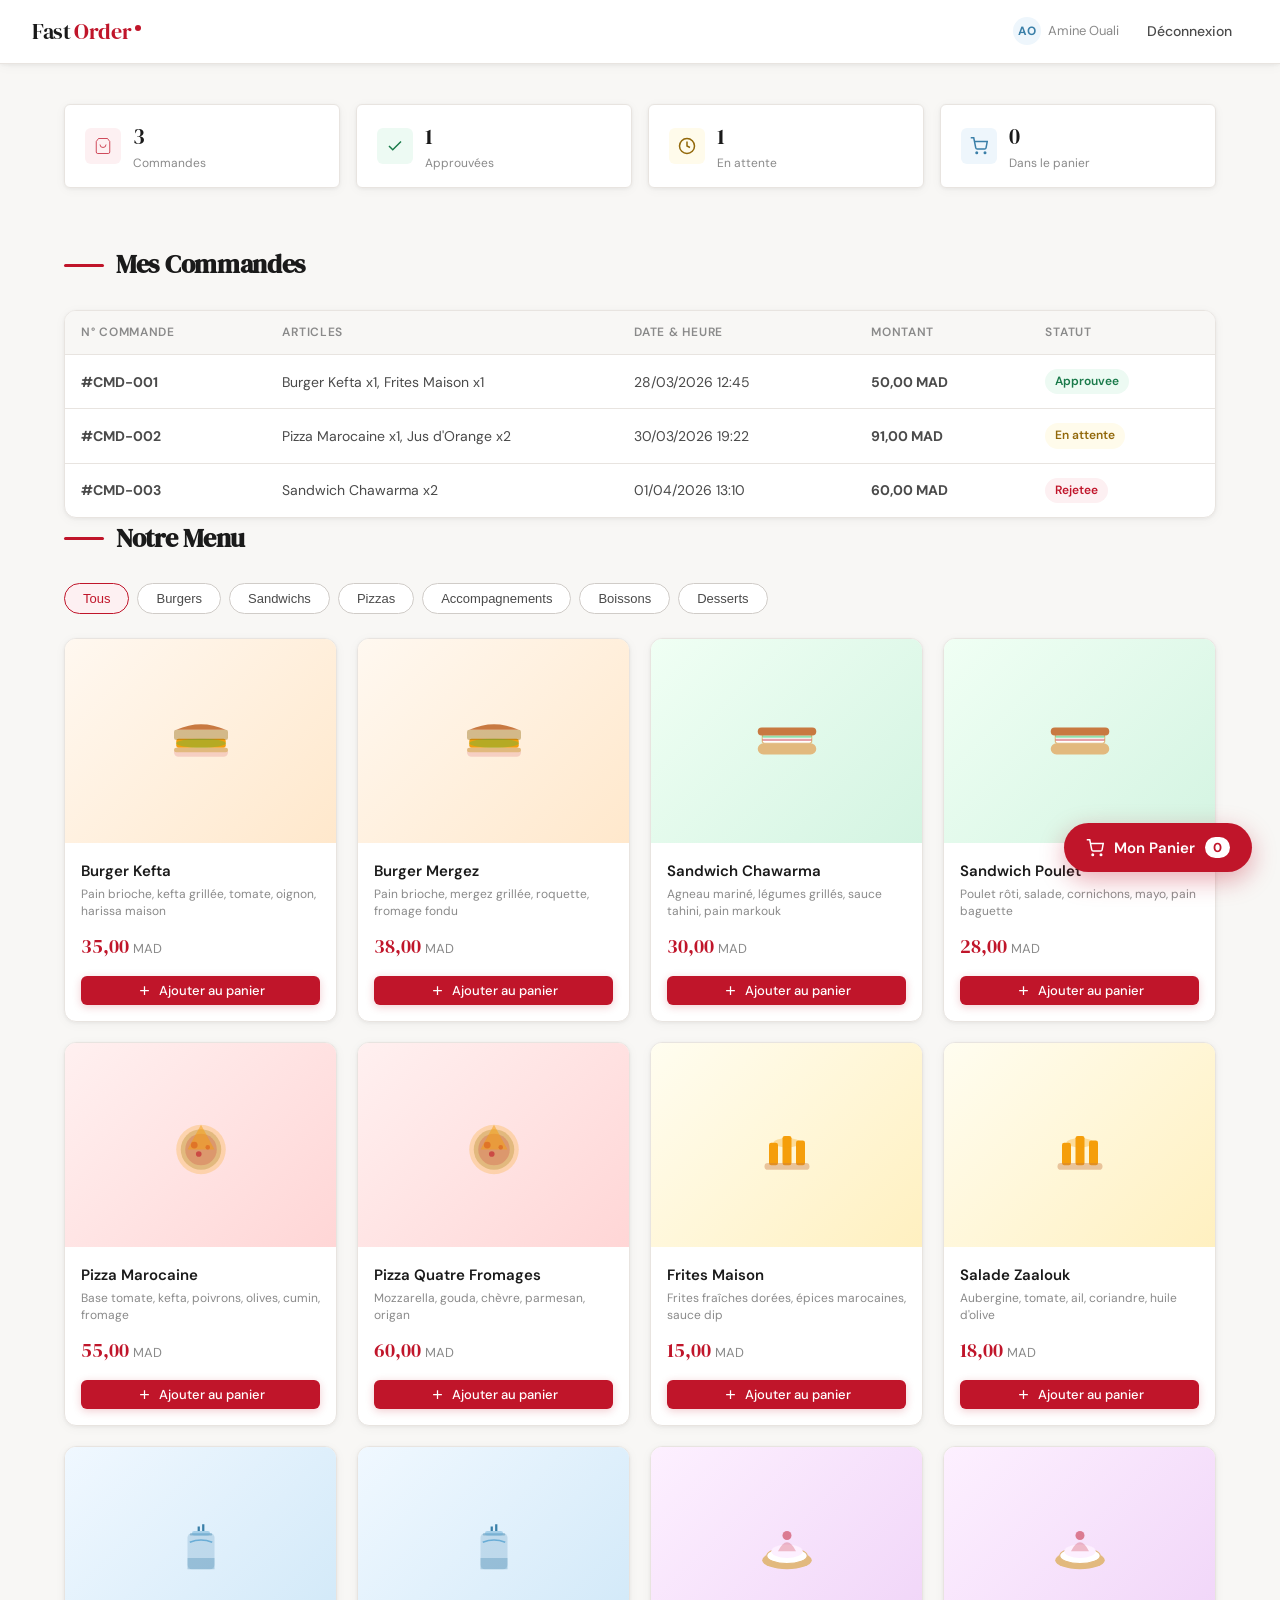
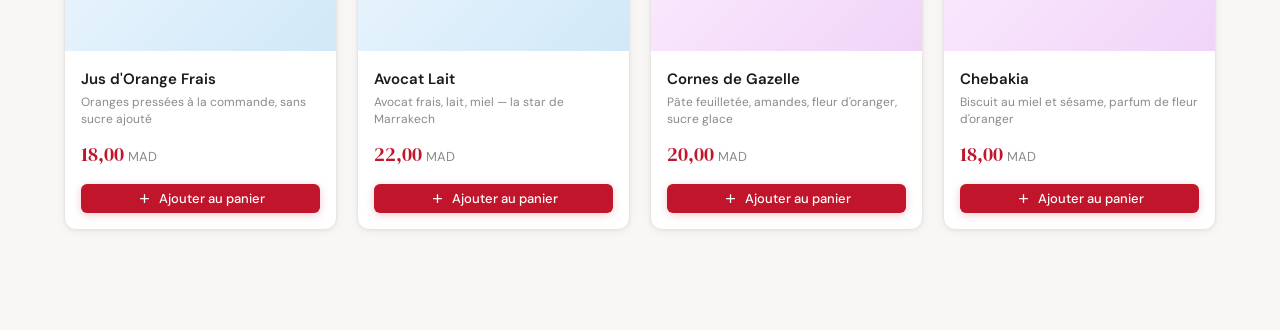
==== dashboard.html @ b19afc7f "first commit" ====
<!DOCTYPE html>
<html lang="fr">

<head>
    <meta charset="UTF-8">
    <meta name="viewport" content="width=device-width, initial-scale=1.0">
    <title>Menu — FastDeli</title>
    <link rel="stylesheet" href="styles.css">
    <style>
        .page-main {
            max-width: 1200px;
            margin: 0 auto;
            padding: 40px 24px 100px;
        }

        /* Stats bar */
        .stat-bar {
            display: flex;
            gap: 16px;
            flex-wrap: wrap;
            margin-bottom: 40px;
        }

        .stat-pill {
            background: var(--white);
            border: 1px solid var(--border);
            border-radius: var(--radius-sm);
            padding: 14px 20px;
            display: flex;
            align-items: center;
            gap: 12px;
            box-shadow: var(--shadow-sm);
            flex: 1;
            min-width: 140px;
        }

        .stat-pill .sp-icon {
            width: 36px;
            height: 36px;
            border-radius: var(--radius-sm);
            display: flex;
            align-items: center;
            justify-content: center;
            flex-shrink: 0;
        }

        .stat-pill .sp-icon svg {
            width: 18px;
            height: 18px;
        }

        .sp-icon-red {
            background: var(--crimson-pale);
            color: var(--crimson);
        }

        .sp-icon-green {
            background: #edfaf3;
            color: #1a7a4a;
        }

        .sp-icon-yellow {
            background: #fffbeb;
            color: #92680a;
        }

        .sp-icon-blue {
            background: var(--blue-pale);
            color: var(--blue-dark);
        }

        .stat-pill .stat-val {
            font-family: var(--font-display);
            font-size: 22px;
        }

        .stat-pill .stat-lbl {
            font-size: 12px;
            color: var(--ink-muted);
        }

        /* Category tabs */
        .cat-tabs {
            display: flex;
            gap: 8px;
            flex-wrap: wrap;
            margin-bottom: 24px;
        }

        .cat-tab {
            padding: 7px 18px;
            border-radius: 99px;
            font-size: 13px;
            font-weight: 500;
            border: 1.5px solid var(--border-strong);
            background: var(--white);
            cursor: pointer;
            transition: var(--transition);
            color: var(--ink-light);
        }

        .cat-tab:hover {
            border-color: var(--ink-muted);
            color: var(--ink);
        }

        .cat-tab.active {
            border-color: var(--crimson);
            color: var(--crimson);
            background: var(--crimson-pale);
        }

        /* Products grid */
        .products-grid {
            display: grid;
            grid-template-columns: repeat(auto-fill, minmax(230px, 1fr));
            gap: 20px;
        }

        .product-card {
            background: var(--white);
            border-radius: var(--radius);
            border: 1px solid var(--border);
            overflow: hidden;
            transition: var(--transition);
            box-shadow: var(--shadow-sm);
        }

        .product-card:hover {
            transform: translateY(-4px);
            box-shadow: var(--shadow-md);
        }

        /* Illustrated food placeholder using CSS + SVG */
        .product-img {
            width: 100%;
            aspect-ratio: 4/3;
            display: flex;
            align-items: center;
            justify-content: center;
            position: relative;
            overflow: hidden;
        }

        .product-img svg {
            width: 72px;
            height: 72px;
        }

        .product-info {
            padding: 16px;
        }

        .product-name {
            font-weight: 600;
            font-size: 15px;
            color: var(--ink);
            margin-bottom: 3px;
        }

        .product-desc {
            font-size: 12px;
            color: var(--ink-muted);
            margin-bottom: 10px;
            line-height: 1.45;
        }

        .product-price {
            font-family: var(--font-display);
            font-size: 20px;
            color: var(--crimson);
            margin-bottom: 14px;
        }

        .product-price small {
            font-family: var(--font-body);
            font-size: 13px;
            font-weight: 400;
            color: var(--ink-muted);
        }

        /* Cart modal */
        .cart-item {
            display: flex;
            align-items: center;
            gap: 14px;
            padding: 16px 0;
            border-bottom: 1px solid var(--border);
        }

        .cart-item:last-child {
            border-bottom: none;
        }

        .cart-item-thumb {
            width: 52px;
            height: 52px;
            border-radius: var(--radius-sm);
            display: flex;
            align-items: center;
            justify-content: center;
            flex-shrink: 0;
        }

        .cart-item-thumb svg {
            width: 28px;
            height: 28px;
        }

        .cart-item-info {
            flex: 1;
            min-width: 0;
        }

        .cart-item-name {
            font-weight: 600;
            font-size: 14px;
            margin-bottom: 3px;
        }

        .cart-item-price {
            font-size: 13px;
            color: var(--crimson);
            font-weight: 500;
        }

        .cart-item-controls {
            display: flex;
            align-items: center;
            gap: 10px;
            flex-shrink: 0;
        }

        .cart-summary {
            background: var(--off-white);
            border-radius: var(--radius-sm);
            padding: 16px;
            margin-bottom: 16px;
        }

        .cart-summary-row {
            display: flex;
            justify-content: space-between;
            font-size: 14px;
            color: var(--ink-light);
            margin-bottom: 8px;
        }

        .cart-summary-row:last-child {
            margin-bottom: 0;
            font-size: 16px;
            font-weight: 700;
            color: var(--ink);
            border-top: 1px solid var(--border);
            padding-top: 10px;
            margin-top: 4px;
        }

        /* Orders section */
        .orders-section {
            margin-top: 56px;
        }

        /* FAB */
        .cart-fab {
            position: fixed;
            bottom: 28px;
            right: 28px;
            background: var(--crimson);
            color: white;
            border: none;
            border-radius: 99px;
            padding: 14px 22px;
            font-family: var(--font-body);
            font-size: 15px;
            font-weight: 600;
            cursor: pointer;
            box-shadow: 0 8px 24px rgba(192, 21, 42, 0.35);
            display: flex;
            align-items: center;
            gap: 10px;
            transition: var(--transition);
            z-index: 90;
        }

        .cart-fab:hover {
            transform: translateY(-2px);
            box-shadow: 0 12px 32px rgba(192, 21, 42, 0.45);
        }

        .cart-fab svg {
            width: 18px;
            height: 18px;
        }

        .fab-badge {
            background: white;
            color: var(--crimson);
            border-radius: 99px;
            padding: 2px 8px;
            font-size: 13px;
            font-weight: 700;
            min-width: 22px;
            text-align: center;
        }

        @media (max-width: 640px) {
            .products-grid {
                grid-template-columns: repeat(2, 1fr);
            }

            .stat-bar {
                gap: 10px;
            }

            .stat-pill {
                min-width: 120px;
                padding: 12px 14px;
            }
        }

        /* Food SVG color palettes per category */
        .bg-burger {
            background: linear-gradient(135deg, #fff8f0, #ffe8cc);
        }

        .bg-sandwich {
            background: linear-gradient(135deg, #f0fff4, #d4f4e2);
        }

        .bg-pizza {
            background: linear-gradient(135deg, #fff0f0, #ffd6d6);
        }

        .bg-drink {
            background: linear-gradient(135deg, #f0f8ff, #d0e8f8);
        }

        .bg-sides {
            background: linear-gradient(135deg, #fffdf0, #fff0c0);
        }

        .bg-dessert {
            background: linear-gradient(135deg, #fdf0ff, #f0d4f8);
        }
    </style>
</head>

<body>
    <nav class="nav">
        <a href="index.html" class="nav-logo">
            Fast<span>Order</span><span class="logo-dot"></span>
        </a>
        <div class="nav-links">
            <div class="nav-user">
                <div class="nav-user-dot">AO</div>
                Amine Ouali
            </div>
            <a href="index.html" class="nav-link">Déconnexion</a>
        </div>
    </nav>

    <main class="page-main">
        <!-- Stats -->
        <div class="stat-bar fade-in">
            <div class="stat-pill">
                <div class="sp-icon sp-icon-red">
                    <svg viewBox="0 0 24 24" fill="none" stroke="currentColor" stroke-width=/>"2">
                        <path d="M6 2 3 6v14a2 2 0 0 0 2 2h14a2 2 0 0 0 2-2V6l-3-4z" 
                        <line x1="3" y1="6" x2="21" y2="6" />
                        <path d="M16 10a4 4 0 0 1-8 0" />
                    </svg>
                </div>
                <div>
                    <div class="stat-val" id="statTotal">3</div>
                    <div class="stat-lbl">Commandes</div>
                </div>
            </div>
            <div class="stat-pill">
                <div class="sp-icon sp-icon-green">
                    <svg viewBox="0 0 24 24" fill="none" stroke="currentColor" stroke-width="2">
                        <polyline points="20 6 9 17 4 12" />
                    </svg>
                </div>
                <div>
                    <div class="stat-val" id="statApproved">1</div>
                    <div class="stat-lbl">Approuvées</div>
                </div>
            </div>
            <div class="stat-pill">
                <div class="sp-icon sp-icon-yellow">
                    <svg viewBox="0 0 24 24" fill="none" stroke="currentColor" stroke-width="2">
                        <circle cx="12" cy="12" r="10" />
                        <polyline points="12 6 12 12 16 14" />
                    </svg>
                </div>
                <div>
                    <div class="stat-val" id="statPending">1</div>
                    <div class="stat-lbl">En attente</div>
                </div>
            </div>
            <div class="stat-pill">
                <div class="sp-icon sp-icon-blue">
                    <svg viewBox="0 0 24 24" fill="none" stroke="currentColor" stroke-width="2">
                        <circle cx="9" cy="21" r="1" />
                        <circle cx="20" cy="21" r="1" />
                        <path d="M1 1h4l2.68 13.39a2 2 0 0 0 2 1.61h9.72a2 2 0 0 0 2-1.61L23 6H6" />
                    </svg>
                </div>
                <div>
                    <div class="stat-val" id="statCart">0</div>
                    <div class="stat-lbl">Dans le panier</div>
                </div>
            </div>
        </div>
        <!-- Orders -->
        <div class="orders-section">
            <div class="section-heading">
                <div class="accent-line"></div>
                <h2>Mes Commandes</h2>
            </div>
            <div class="card fade-in">
                <div class="table-wrap">
                    <table>
                        <thead>
                            <tr>
                                <th>N° commande</th>
                                <th>Articles</th>
                                <th>Date &amp; heure</th>
                                <th>Montant</th>
                                <th>Statut</th>
                            </tr>
                        </thead>
                        <tbody id="ordersBody"></tbody>
                    </table>
                </div>
            </div>
        </div>

        <!-- Menu -->
        <div class="section-heading">
            <div class="accent-line"></div>
            <h2>Notre Menu</h2>
        </div>
        <div class="cat-tabs" id="catTabs"></div>
        <div class="products-grid fade-in" id="productsGrid"></div>

    </main>

    <!-- FAB Cart -->
    <button class="cart-fab" onclick="openCart()">
        <svg viewBox="0 0 24 24" fill="none" stroke="currentColor" stroke-width="2">
            <circle cx="9" cy="21" r="1" />
            <circle cx="20" cy="21" r="1" />
            <path d="M1 1h4l2.68 13.39a2 2 0 0 0 2 1.61h9.72a2 2 0 0 0 2-1.61L23 6H6" />
        </svg>
        Mon Panier
        <span class="fab-badge" id="fabBadge">0</span>
    </button>

    <!-- Cart Modal -->
    <div class="overlay" id="cartOverlay" onclick="handleOverlayClick(event)">
        <div class="modal" id="cartModal">
            <div class="modal-header">
                <span class="modal-title">Mon Panier</span>
                <button class="modal-close" onclick="closeCart()">&#215;</button>
            </div>
            <div class="modal-body">
                <div id="cartContent"></div>
            </div>
            <div class="modal-footer" id="cartFooter"></div>
        </div>
    </div>

    <div class="toast-container" id="toastContainer"></div>

    <script>
        // ── SVG ICONS PER CATEGORY (inline, no emojis) ──
        const catIcons = {
            'Burgers': `<svg viewBox="0 0 64 64" fill="none" xmlns="http://www.w3.org/2000/svg">
        <rect x="8" y="38" width="48" height="8" rx="4" fill="#c0152a" opacity=".15"/>
        <rect x="10" y="30" width="44" height="8" rx="2" fill="#f59e0b"/>
        <rect x="8" y="22" width="48" height="9" rx="2" fill="#92680a" opacity=".4"/>
        <path d="M10 22 Q32 12 54 22" fill="#c87941"/>
        <rect x="8" y="38" width="48" height="4" rx="2" fill="#e2b97e"/>
        <ellipse cx="32" cy="34" rx="22" ry="4" fill="#22c55e" opacity=".3"/>
      </svg>`,
            'Sandwichs': `<svg viewBox="0 0 64 64" fill="none" xmlns="http://www.w3.org/2000/svg">
        <rect x="6" y="34" width="52" height="10" rx="5" fill="#e2b97e"/>
        <rect x="10" y="26" width="44" height="8" rx="2" fill="#fff" stroke="#e2b97e" stroke-width="1"/>
        <rect x="10" y="27" width="44" height="2" rx="1" fill="#22c55e" opacity=".5"/>
        <rect x="10" y="30" width="44" height="2" rx="1" fill="#c0152a" opacity=".4"/>
        <rect x="6" y="20" width="52" height="7" rx="3.5" fill="#c87941"/>
      </svg>`,
            'Pizzas': `<svg viewBox="0 0 64 64" fill="none" xmlns="http://www.w3.org/2000/svg">
        <circle cx="32" cy="36" r="22" fill="#f59e0b" opacity=".25"/>
        <circle cx="32" cy="36" r="18" fill="#e2b97e"/>
        <circle cx="32" cy="36" r="14" fill="#c0152a" opacity=".2"/>
        <circle cx="26" cy="32" r="3" fill="#c0152a" opacity=".6"/>
        <circle cx="38" cy="34" r="2" fill="#c0152a" opacity=".6"/>
        <circle cx="30" cy="40" r="2.5" fill="#c0152a" opacity=".6"/>
        <path d="M32 14 L44 36 L20 36 Z" fill="#f59e0b" opacity=".5"/>
      </svg>`,
            'Boissons': `<svg viewBox="0 0 64 64" fill="none" xmlns="http://www.w3.org/2000/svg">
        <rect x="20" y="18" width="24" height="32" rx="4" fill="#3a7fa8" opacity=".2"/>
        <rect x="22" y="18" width="20" height="2" rx="1" fill="#3a7fa8" opacity=".4"/>
        <rect x="24" y="16" width="16" height="4" rx="2" fill="#6aadd6" opacity=".5"/>
        <path d="M22 26 Q32 22 42 26" stroke="#6aadd6" stroke-width="1.5" fill="none"/>
        <rect x="20" y="40" width="24" height="10" rx="0 0 4 4" fill="#3a7fa8" opacity=".3"/>
        <line x1="30" y1="12" x2="30" y2="16" stroke="#3a7fa8" stroke-width="2"/>
        <line x1="34" y1="10" x2="34" y2="16" stroke="#3a7fa8" stroke-width="2"/>
      </svg>`,
            'Accompagnements': `<svg viewBox="0 0 64 64" fill="none" xmlns="http://www.w3.org/2000/svg">
        <rect x="16" y="30" width="8" height="20" rx="2" fill="#f59e0b"/>
        <rect x="28" y="24" width="8" height="26" rx="2" fill="#f59e0b"/>
        <rect x="40" y="28" width="8" height="22" rx="2" fill="#f59e0b"/>
        <rect x="12" y="48" width="40" height="6" rx="3" fill="#c87941" opacity=".4"/>
        <ellipse cx="32" cy="30" rx="12" ry="4" fill="#f59e0b" opacity=".3"/>
      </svg>`,
            'Desserts': `<svg viewBox="0 0 64 64" fill="none" xmlns="http://www.w3.org/2000/svg">
        <ellipse cx="32" cy="42" rx="22" ry="8" fill="#e2b97e"/>
        <ellipse cx="32" cy="38" rx="18" ry="7" fill="#fff" stroke="#e2b97e" stroke-width="1"/>
        <ellipse cx="32" cy="34" rx="14" ry="6" fill="#fdf0ff"/>
        <path d="M24 34 Q32 18 40 34" fill="#c0152a" opacity=".25"/>
        <circle cx="32" cy="20" r="4" fill="#c0152a" opacity=".5"/>
      </svg>`,
        };

        const bgClass = {
            'Burgers': 'bg-burger',
            'Sandwichs': 'bg-sandwich',
            'Pizzas': 'bg-pizza',
            'Boissons': 'bg-drink',
            'Accompagnements': 'bg-sides',
            'Desserts': 'bg-dessert',
        };

        // ── MENU DATA ──
        const products = [
            { id: 1, name: 'Burger Kefta', cat: 'Burgers', price: 35.00, desc: 'Pain brioche, kefta grillée, tomate, oignon, harissa maison' },
            { id: 2, name: 'Burger Mergez', cat: 'Burgers', price: 38.00, desc: 'Pain brioche, mergez grillée, roquette, fromage fondu' },
            { id: 3, name: 'Sandwich Chawarma', cat: 'Sandwichs', price: 30.00, desc: 'Agneau mariné, légumes grillés, sauce tahini, pain markouk' },
            { id: 4, name: 'Sandwich Poulet', cat: 'Sandwichs', price: 28.00, desc: 'Poulet rôti, salade, cornichons, mayo, pain baguette' },
            { id: 5, name: 'Pizza Marocaine', cat: 'Pizzas', price: 55.00, desc: 'Base tomate, kefta, poivrons, olives, cumin, fromage' },
            { id: 6, name: 'Pizza Quatre Fromages', cat: 'Pizzas', price: 60.00, desc: 'Mozzarella, gouda, chèvre, parmesan, origan' },
            { id: 7, name: 'Frites Maison', cat: 'Accompagnements', price: 15.00, desc: 'Frites fraîches dorées, épices marocaines, sauce dip' },
            { id: 8, name: 'Salade Zaalouk', cat: 'Accompagnements', price: 18.00, desc: 'Aubergine, tomate, ail, coriandre, huile d\'olive' },
            { id: 9, name: 'Jus d\'Orange Frais', cat: 'Boissons', price: 18.00, desc: 'Oranges pressées à la commande, sans sucre ajouté' },
            { id: 10, name: 'Avocat Lait', cat: 'Boissons', price: 22.00, desc: 'Avocat frais, lait, miel — la star de Marrakech' },
            { id: 11, name: 'Cornes de Gazelle', cat: 'Desserts', price: 20.00, desc: 'Pâte feuilletée, amandes, fleur d\'oranger, sucre glace' },
            { id: 12, name: 'Chebakia', cat: 'Desserts', price: 18.00, desc: 'Biscuit au miel et sésame, parfum de fleur d\'oranger' },
        ];

        let orders = [
            { id: '#CMD-001', products: 'Burger Kefta x1, Frites Maison x1', date: '28/03/2026 12:45', amount: '50,00 MAD', status: 'approved' },
            { id: '#CMD-002', products: 'Pizza Marocaine x1, Jus d\'Orange x2', date: '30/03/2026 19:22', amount: '91,00 MAD', status: 'pending' },
            { id: '#CMD-003', products: 'Sandwich Chawarma x2', date: '01/04/2026 13:10', amount: '60,00 MAD', status: 'rejected' },
        ];

        let cart = {};
        let currentCat = 'Tous';

        const categories = ['Tous', ...new Set(products.map(p => p.cat))];

        // ── RENDER CATEGORY TABS ──
        function renderTabs() {
            const el = document.getElementById('catTabs');
            el.innerHTML = categories.map(c =>
                `<button class="cat-tab ${c === currentCat ? 'active' : ''}" onclick="setCat('${c}')">${c}</button>`
            ).join('');
        }

        function setCat(cat) {
            currentCat = cat;
            renderTabs();
            renderProducts();
        }

        // ── RENDER PRODUCTS ──
        function renderProducts() {
            const grid = document.getElementById('productsGrid');
            const filtered = currentCat === 'Tous' ? products : products.filter(p => p.cat === currentCat);
            grid.innerHTML = filtered.map(p => `
        <div class="product-card">
          <div class="product-img ${bgClass[p.cat] || ''}">${catIcons[p.cat] || ''}</div>
          <div class="product-info">
            <div class="product-name">${p.name}</div>
            <div class="product-desc">${p.desc}</div>
            <div class="product-price">${p.price.toFixed(2).replace('.', ',')} <small>MAD</small></div>
            <button class="btn btn-primary btn-full btn-sm" onclick="addToCart(${p.id})">
              <svg viewBox="0 0 24 24" fill="none" stroke="currentColor" stroke-width="2"><line x1="12" y1="5" x2="12" y2="19"/><line x1="5" y1="12" x2="19" y2="12"/></svg>
              Ajouter au panier
            </button>
          </div>
        </div>
      `).join('');
        }

        // ── CART ──
        function addToCart(id) {
            const p = products.find(x => x.id === id);
            if (cart[id]) { cart[id].qty++; } else { cart[id] = { ...p, qty: 1 }; }
            updateCartBadge();
            showToast(`${p.name} ajouté au panier`, 'success');
        }

        function updateCartBadge() {
            const count = Object.values(cart).reduce((s, i) => s + i.qty, 0);
            document.getElementById('fabBadge').textContent = count;
            document.getElementById('statCart').textContent = count;
        }

        function openCart() { renderCartModal(); document.getElementById('cartOverlay').classList.add('active'); }
        function closeCart() { document.getElementById('cartOverlay').classList.remove('active'); }
        function handleOverlayClick(e) { if (e.target === document.getElementById('cartOverlay')) closeCart(); }

        function cartTotal() { return Object.values(cart).reduce((s, i) => s + i.price * i.qty, 0); }
        function cartCount() { return Object.values(cart).reduce((s, i) => s + i.qty, 0); }

        function renderCartModal() {
            const content = document.getElementById('cartContent');
            const footer = document.getElementById('cartFooter');
            const items = Object.values(cart);

            if (!items.length) {
                content.innerHTML = `<div class="empty-state">
          <svg viewBox="0 0 24 24" fill="none" stroke="currentColor" stroke-width="1.5"><circle cx="9" cy="21" r="1"/><circle cx="20" cy="21" r="1"/><path d="M1 1h4l2.68 13.39a2 2 0 0 0 2 1.61h9.72a2 2 0 0 0 2-1.61L23 6H6"/></svg>
          <p>Votre panier est vide.<br>Ajoutez des articles pour commencer.</p>
        </div>`;
                footer.innerHTML = ''; return;
            }

            content.innerHTML = items.map(item => `
        <div class="cart-item">
          <div class="cart-item-thumb ${bgClass[item.cat] || ''}">${catIcons[item.cat] || ''}</div>
          <div class="cart-item-info">
            <div class="cart-item-name">${item.name}</div>
            <div class="cart-item-price">${(item.price * item.qty).toFixed(2).replace('.', ',')} MAD</div>
          </div>
          <div class="cart-item-controls">
            <div class="qty-control">
              <button class="qty-btn" onclick="changeQty(${item.id}, -1)">&#8722;</button>
              <span class="qty-num">${item.qty}</span>
              <button class="qty-btn" onclick="changeQty(${item.id}, 1)">+</button>
            </div>
            <button class="btn btn-danger btn-sm" onclick="removeItem(${item.id})">&#215;</button>
          </div>
        </div>
      `).join('');

            const total = cartTotal();
            const livraison = total > 100 ? 0 : 6;
            footer.innerHTML = `
        <div class="cart-summary">
          <div class="cart-summary-row"><span>Sous-total (${cartCount()} article${cartCount() > 1 ? 's' : ''})</span><span>${total.toFixed(2).replace('.', ',')} MAD</span></div>
          <div class="cart-summary-row"><span>Frais supplémentaires</span><span>${livraison === 0 ? '<span style="color:var(--crimson)">Non applicable  </span>' : livraison.toFixed(2) + 'MAD'}</span></div>
          <div class="cart-summary-row"><span>Total</span><span>${(total + livraison).toFixed(2).replace('.', ',')} MAD</span></div>
        </div>
        <button class="btn btn-primary btn-lg btn-full" onclick="confirmOrder()">Confirmer la commande</button>
        <button class="btn btn-ghost btn-full" onclick="clearCart()">
          <svg viewBox="0 0 24 24" fill="none" stroke="currentColor" stroke-width="2"><polyline points="3 6 5 6 21 6"/><path d="M19 6l-1 14H6L5 6"/><path d="M10 11v6"/><path d="M14 11v6"/><path d="M9 6V4h6v2"/></svg>
          Vider le panier
        </button>
      `;
        }

        function changeQty(id, delta) {
            if (!cart[id]) return;
            cart[id].qty = Math.max(0, cart[id].qty + delta);
            if (cart[id].qty === 0) delete cart[id];
            updateCartBadge(); renderCartModal();
        }

        function removeItem(id) {
            const name = cart[id]?.name; delete cart[id];
            updateCartBadge(); renderCartModal();
            if (name) showToast(`${name} retiré du panier`, 'info');
        }

        function clearCart() { cart = {}; updateCartBadge(); renderCartModal(); showToast('Panier vidé', 'info'); }

        function confirmOrder() {
            if (!Object.keys(cart).length) return;
            const items = Object.values(cart).map(i => `${i.name} x${i.qty}`).join(', ');
            const total = cartTotal().toFixed(2).replace('.', ',') + ' MAD';
            const now = new Date();
            const dateStr = `${now.getDate().toString().padStart(2, '0')}/${(now.getMonth() + 1).toString().padStart(2, '0')}/${now.getFullYear()} ${now.getHours().toString().padStart(2, '0')}:${now.getMinutes().toString().padStart(2, '0')}`;
            orders.unshift({ id: `#CMD-00${orders.length + 1}`, products: items, date: dateStr, amount: total, status: 'pending' });
            cart = {}; updateCartBadge(); closeCart(); renderOrders(); updateStats();
            showToast('Commande confirmée ! En attente de validation.', 'success');
        }

        // ── ORDERS ──
        const statusMap = { approved: ['tag-green', 'Approuvee'], pending: ['tag-yellow', 'En attente'], rejected: ['tag-red', 'Rejetee'] };

        function renderOrders() {
            const tbody = document.getElementById('ordersBody');
            if (!orders.length) {
                tbody.innerHTML = `<tr><td colspan="5"><div class="empty-state" style="padding:32px"><p>Aucune commande pour le moment</p></div></td></tr>`; return;
            }
            tbody.innerHTML = orders.map(o => {
                const [cls, label] = statusMap[o.status] || ['tag-blue', o.status];
                return `<tr>
          <td><strong>${o.id}</strong></td>
          <td style="max-width:220px;word-break:break-word;">${o.products}</td>
          <td style="white-space:nowrap">${o.date}</td>
          <td><strong>${o.amount}</strong></td>
          <td><span class="tag ${cls}">${label}</span></td>
        </tr>`;
            }).join('');
        }

        function updateStats() {
            document.getElementById('statTotal').textContent = orders.length;
            document.getElementById('statApproved').textContent = orders.filter(o => o.status === 'approved').length;
            document.getElementById('statPending').textContent = orders.filter(o => o.status === 'pending').length;
        }

        // ── TOAST ──
        function showToast(msg, type = 'info') {
            const c = document.getElementById('toastContainer');
            const t = document.createElement('div');
            t.className = `toast ${type}`;
            const icons = { success: '<svg viewBox="0 0 24 24" fill="none" stroke="currentColor" stroke-width="2"><polyline points="20 6 9 17 4 12"/></svg>', error: '<svg viewBox="0 0 24 24" fill="none" stroke="currentColor" stroke-width="2"><circle cx="12" cy="12" r="10"/><line x1="15" y1="9" x2="9" y2="15"/><line x1="9" y1="9" x2="15" y2="15"/></svg>', info: '<svg viewBox="0 0 24 24" fill="none" stroke="currentColor" stroke-width="2"><circle cx="12" cy="12" r="10"/><line x1="12" y1="8" x2="12" y2="12"/><line x1="12" y1="16" x2="12.01" y2="16"/></svg>' };
            t.innerHTML = (icons[type] || '') + msg;
            c.appendChild(t);
            setTimeout(() => { t.style.opacity = '0'; t.style.transition = '0.3s'; setTimeout(() => t.remove(), 300); }, 3000);
        }

        // ── INIT ──
        renderTabs();
        renderProducts();
        renderOrders();
        updateStats();
    </script>
</body>

</html>
---- styles.css ----
@import url('https://fonts.googleapis.com/css2?family=DM+Sans:ital,opsz,wght@0,9..40,300;0,9..40,400;0,9..40,500;0,9..40,600;1,9..40,300&family=DM+Serif+Display:ital@0;1&display=swap');

*, *::before, *::after { box-sizing: border-box; margin: 0; padding: 0; }

:root {
  --white: #ffffff;
  --off-white: #f8f7f5;
  --crimson: #c0152a;
  --crimson-dark: #8e0d1e;
  --crimson-light: #e8192f;
  --crimson-pale: #fdf0f2;
  --blue: #a8c8e8;
  --blue-mid: #6aadd6;
  --blue-dark: #3a7fa8;
  --blue-pale: #eef6fc;
  --ink: #1a1a1a;
  --ink-light: #4a4a4a;
  --ink-muted: #8a8a8a;
  --border: #e8e4e0;
  --border-strong: #d0ccc8;
  --shadow-sm: 0 1px 4px rgba(0,0,0,0.06), 0 2px 12px rgba(0,0,0,0.04);
  --shadow-md: 0 4px 16px rgba(0,0,0,0.08), 0 1px 4px rgba(0,0,0,0.04);
  --shadow-lg: 0 12px 40px rgba(0,0,0,0.12), 0 4px 12px rgba(0,0,0,0.06);
  --radius: 12px;
  --radius-sm: 6px;
  --radius-lg: 20px;
  --font-body: 'DM Sans', sans-serif;
  --font-display: 'DM Serif Display', serif;
  --transition: 0.2s cubic-bezier(0.4, 0, 0.2, 1);
}

html { scroll-behavior: smooth; }

body {
  font-family: var(--font-body);
  background: var(--off-white);
  color: var(--ink);
  line-height: 1.6;
  font-size: 15px;
  min-height: 100vh;
}

/* ── NAV ── */
.nav {
  background: var(--white);
  border-bottom: 1px solid var(--border);
  padding: 0 32px;
  height: 64px;
  display: flex;
  align-items: center;
  justify-content: space-between;
  position: sticky;
  top: 0;
  z-index: 100;
  box-shadow: var(--shadow-sm);
}
.nav-logo {
  font-family: var(--font-display);
  font-size: 22px;
  color: var(--ink);
  text-decoration: none;
  letter-spacing: -0.3px;
  display: flex; align-items: center; gap: 3px;
}
.nav-logo span { color: var(--crimson); }
.nav-logo .logo-dot { width: 6px; height: 6px; background: var(--crimson); border-radius: 50%; display: inline-block; margin-bottom: 8px; margin-left: 1px; }
.nav-links { display: flex; gap: 8px; align-items: center; }
.nav-link {
  padding: 7px 16px;
  border-radius: var(--radius-sm);
  color: var(--ink-light);
  text-decoration: none;
  font-size: 14px;
  font-weight: 500;
  transition: var(--transition);
}
.nav-link:hover { background: var(--off-white); color: var(--ink); }
.nav-link.active { background: var(--crimson-pale); color: var(--crimson); }
.nav-user {
  font-size: 13px;
  color: var(--ink-muted);
  margin-right: 4px;
  display: flex; align-items: center; gap: 7px;
}
.nav-user-dot { width: 28px; height: 28px; border-radius: 50%; background: var(--blue-pale); display: flex; align-items: center; justify-content: center; font-size: 12px; font-weight: 700; color: var(--blue-dark); }

/* ── BUTTONS ── */
.btn {
  display: inline-flex;
  align-items: center;
  gap: 7px;
  padding: 10px 20px;
  border-radius: var(--radius-sm);
  font-family: var(--font-body);
  font-size: 14px;
  font-weight: 500;
  border: none;
  cursor: pointer;
  transition: var(--transition);
  white-space: nowrap;
  text-decoration: none;
}
.btn svg { width: 15px; height: 15px; flex-shrink: 0; }
.btn-primary { background: var(--crimson); color: white; box-shadow: 0 2px 8px rgba(192,21,42,0.22); }
.btn-primary:hover { background: var(--crimson-dark); box-shadow: 0 4px 16px rgba(192,21,42,0.32); transform: translateY(-1px); }
.btn-secondary { background: var(--white); color: var(--ink); border: 1px solid var(--border-strong); }
.btn-secondary:hover { background: var(--off-white); }
.btn-blue { background: var(--blue-dark); color: white; box-shadow: 0 2px 8px rgba(58,127,168,0.22); }
.btn-blue:hover { background: #2f6b90; transform: translateY(-1px); }
.btn-ghost { background: transparent; color: var(--ink-light); border: 1px solid var(--border); }
.btn-ghost:hover { background: var(--off-white); }
.btn-danger { background: var(--crimson-pale); color: var(--crimson); border: 1px solid #f5c0c8; }
.btn-danger:hover { background: #fce0e4; }
.btn-sm { padding: 6px 12px; font-size: 13px; }
.btn-lg { padding: 14px 28px; font-size: 15px; }
.btn-full { width: 100%; justify-content: center; }

/* ── CARDS ── */
.card { background: var(--white); border-radius: var(--radius); box-shadow: var(--shadow-sm); border: 1px solid var(--border); overflow: hidden; }
.card-body { padding: 24px; }
.card-header { padding: 20px 24px; border-bottom: 1px solid var(--border); display: flex; align-items: center; justify-content: space-between; }
.card-title { font-family: var(--font-display); font-size: 18px; color: var(--ink); }

/* ── FORMS ── */
.form-group { margin-bottom: 20px; }
.form-label { display: block; font-size: 13px; font-weight: 600; color: var(--ink-light); margin-bottom: 7px; letter-spacing: 0.02em; text-transform: uppercase; }
.form-input {
  width: 100%; padding: 12px 16px;
  border: 1.5px solid var(--border-strong);
  border-radius: var(--radius-sm);
  font-family: var(--font-body); font-size: 15px; color: var(--ink);
  background: var(--white); transition: var(--transition); outline: none;
}
.form-input:focus { border-color: var(--blue-dark); box-shadow: 0 0 0 3px rgba(58,127,168,0.12); }
.form-input::placeholder { color: var(--ink-muted); }

/* ── TAGS ── */
.tag { display: inline-flex; align-items: center; gap: 5px; padding: 3px 10px; border-radius: 99px; font-size: 12px; font-weight: 600; }
.tag svg { width: 11px; height: 11px; }
.tag-green { background: #edfaf3; color: #1a7a4a; }
.tag-yellow { background: #fffbeb; color: #92680a; }
.tag-red { background: var(--crimson-pale); color: var(--crimson); }
.tag-blue { background: var(--blue-pale); color: var(--blue-dark); }

/* ── TABLES ── */
.table-wrap { overflow-x: auto; }
table { width: 100%; border-collapse: collapse; }
thead { background: var(--off-white); }
th { padding: 12px 16px; text-align: left; font-size: 12px; font-weight: 600; color: var(--ink-muted); letter-spacing: 0.06em; text-transform: uppercase; border-bottom: 1px solid var(--border); }
td { padding: 14px 16px; border-bottom: 1px solid var(--border); font-size: 14px; color: var(--ink-light); }
tr:last-child td { border-bottom: none; }
tr:hover td { background: var(--off-white); }

/* ── SECTION HEADING ── */
.section-heading { display: flex; align-items: center; gap: 12px; margin-bottom: 24px; }
.section-heading h2 { font-family: var(--font-display); font-size: 26px; letter-spacing: -0.3px; }
.section-heading .accent-line { height: 3px; width: 40px; background: var(--crimson); border-radius: 2px; flex-shrink: 0; }

/* ── MODAL ── */
.overlay {
  display: none; position: fixed; inset: 0;
  background: rgba(10,10,10,0.45); backdrop-filter: blur(4px);
  z-index: 200; animation: fadeIn 0.2s ease;
}
.overlay.active { display: flex; align-items: flex-end; justify-content: center; }
@media (min-width: 640px) { .overlay.active { align-items: center; } }

.modal {
  background: var(--white); border-radius: var(--radius-lg) var(--radius-lg) 0 0;
  width: 100%; max-width: 520px; max-height: 90vh; overflow-y: auto;
  box-shadow: var(--shadow-lg); animation: slideUp 0.3s cubic-bezier(0.4, 0, 0.2, 1);
}
@media (min-width: 640px) { .modal { border-radius: var(--radius-lg); animation: scaleIn 0.25s cubic-bezier(0.4, 0, 0.2, 1); } }
.modal-header { padding: 24px 28px 20px; border-bottom: 1px solid var(--border); display: flex; align-items: center; justify-content: space-between; position: sticky; top: 0; background: var(--white); }
.modal-title { font-family: var(--font-display); font-size: 20px; }
.modal-close { width: 32px; height: 32px; border-radius: 50%; border: none; background: var(--off-white); cursor: pointer; font-size: 18px; display: flex; align-items: center; justify-content: center; color: var(--ink-light); transition: var(--transition); }
.modal-close:hover { background: var(--crimson-pale); color: var(--crimson); }
.modal-body { padding: 24px 28px; }
.modal-footer { padding: 16px 28px 24px; display: flex; gap: 10px; flex-direction: column; }

/* ── SELECT ── */
select { padding: 7px 12px; border: 1.5px solid var(--border-strong); border-radius: var(--radius-sm); font-family: var(--font-body); font-size: 13px; color: var(--ink); background: var(--white); cursor: pointer; outline: none; transition: var(--transition); }
select:focus { border-color: var(--blue-dark); }

/* ── ANIMATIONS ── */
@keyframes fadeIn { from { opacity: 0; } to { opacity: 1; } }
@keyframes slideUp { from { transform: translateY(30px); opacity: 0; } to { transform: translateY(0); opacity: 1; } }
@keyframes scaleIn { from { transform: scale(0.95); opacity: 0; } to { transform: scale(1); opacity: 1; } }
@keyframes fadeInUp { from { transform: translateY(16px); opacity: 0; } to { transform: translateY(0); opacity: 1; } }
.fade-in { animation: fadeInUp 0.4s ease both; }

/* ── UTILS ── */
.flex { display: flex; }
.items-center { align-items: center; }
.justify-between { justify-content: space-between; }
.gap-2 { gap: 8px; }
.text-muted { color: var(--ink-muted); font-size: 13px; }
.text-sm { font-size: 13px; }

/* ── SCROLLBAR ── */
::-webkit-scrollbar { width: 6px; height: 6px; }
::-webkit-scrollbar-track { background: transparent; }
::-webkit-scrollbar-thumb { background: var(--border-strong); border-radius: 3px; }

/* ── TOAST ── */
.toast-container { position: fixed; bottom: 24px; right: 24px; display: flex; flex-direction: column; gap: 10px; z-index: 999; }
.toast { background: var(--ink); color: white; padding: 12px 18px; border-radius: var(--radius-sm); font-size: 14px; box-shadow: var(--shadow-lg); animation: slideUp 0.3s ease; display: flex; align-items: center; gap: 10px; }
.toast svg { width: 15px; height: 15px; flex-shrink: 0; }
.toast.success { border-left: 3px solid #22c55e; }
.toast.error { border-left: 3px solid var(--crimson); }
.toast.info { border-left: 3px solid var(--blue-mid); }

/* ── EMPTY STATE ── */
.empty-state { text-align: center; padding: 48px 24px; color: var(--ink-muted); }
.empty-state svg { width: 44px; height: 44px; margin: 0 auto 16px; display: block; color: var(--border-strong); }
.empty-state p { font-size: 15px; }

/* ── QTY CONTROL ── */
.qty-control { display: inline-flex; align-items: center; border: 1.5px solid var(--border-strong); border-radius: var(--radius-sm); overflow: hidden; }
.qty-btn { width: 30px; height: 30px; border: none; background: var(--off-white); cursor: pointer; font-size: 16px; font-weight: 600; color: var(--ink-light); transition: var(--transition); display: flex; align-items: center; justify-content: center; }
.qty-btn:hover { background: var(--crimson-pale); color: var(--crimson); }
.qty-num { width: 36px; text-align: center; font-size: 14px; font-weight: 600; border-left: 1px solid var(--border); border-right: 1px solid var(--border); padding: 0 4px; }
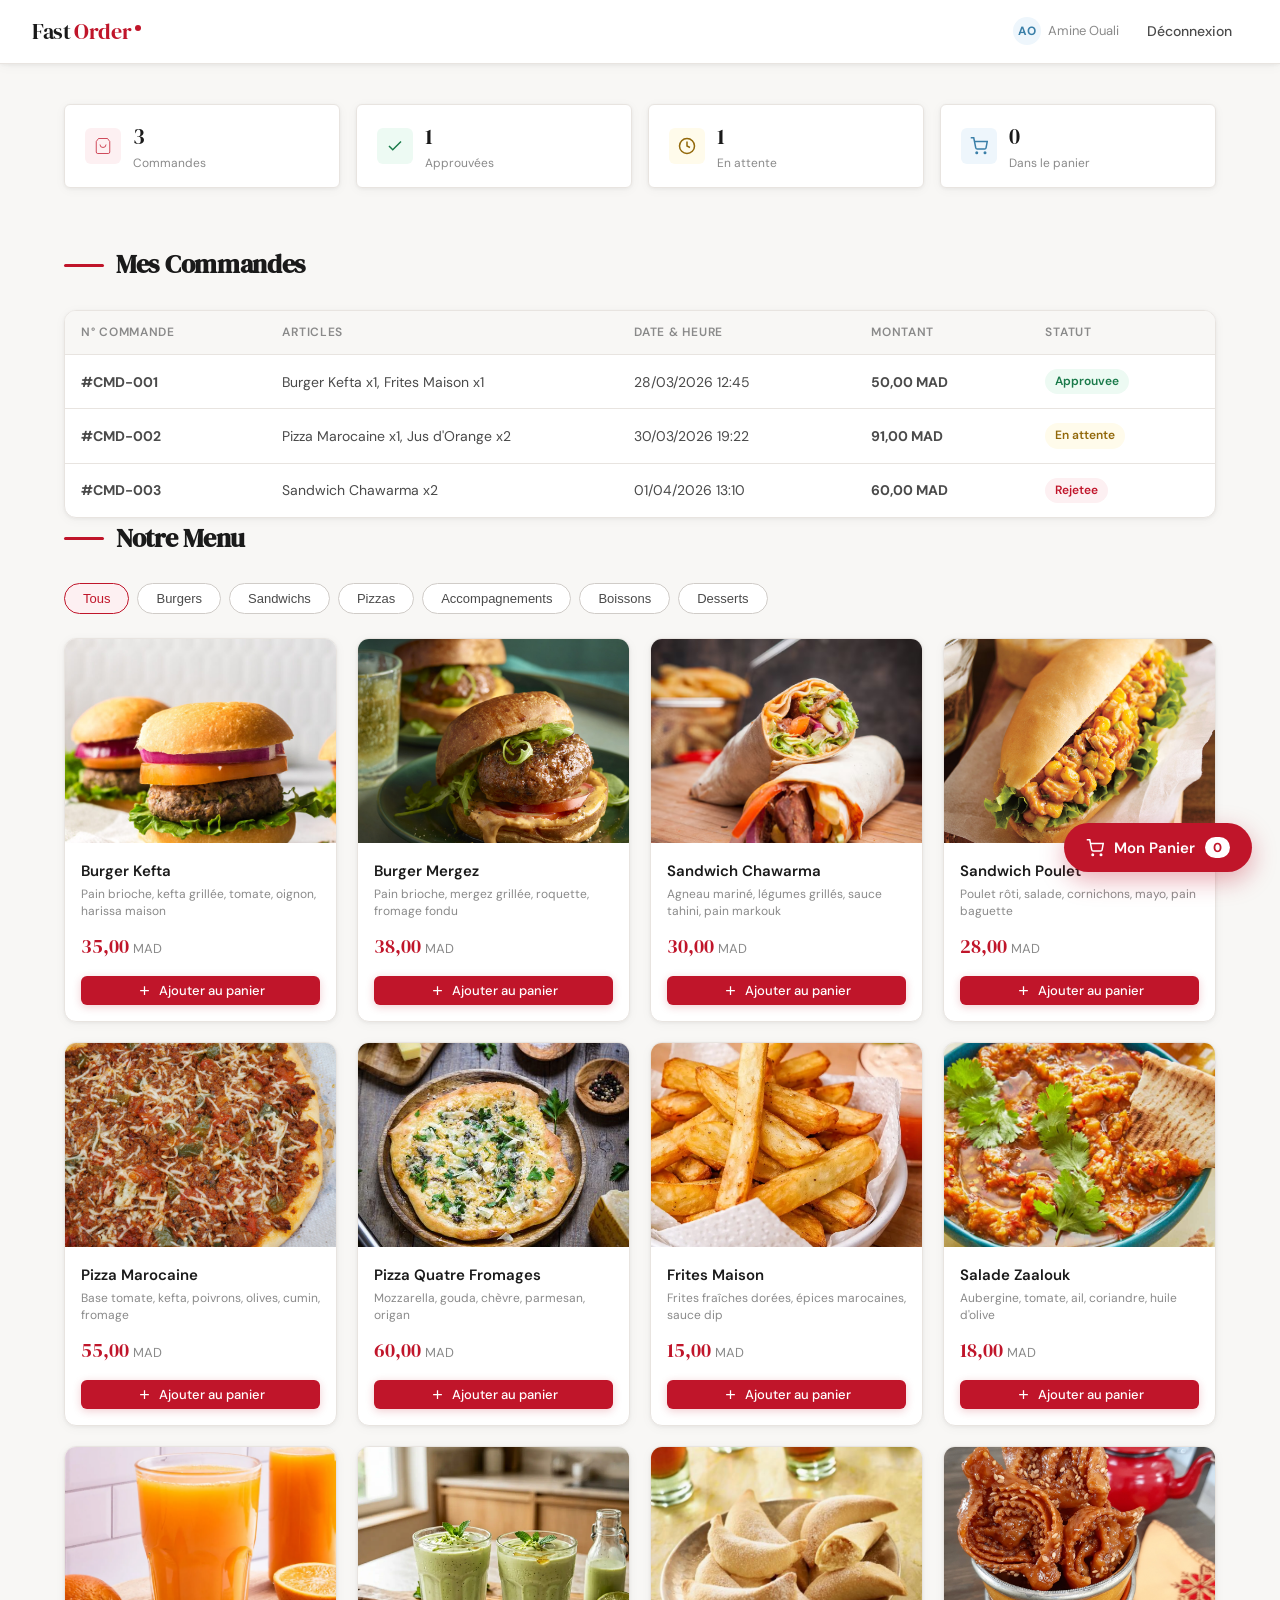
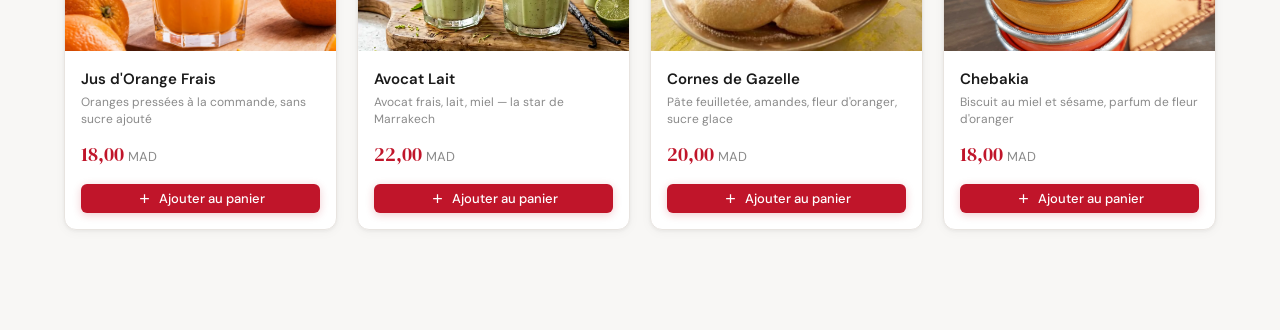
==== commit cf6ac76b: "Add new images for sandwich poulet and zaalouk" ====
--- a/dashboard.html
+++ b/dashboard.html
@@ -147,6 +147,12 @@
             height: 72px;
         }
 
+        .product-img img {
+            width: 100%;
+            height: 100%;
+            object-fit: cover;
+        }
+
         .product-info {
             padding: 16px;
         }
@@ -205,6 +211,12 @@
         .cart-item-thumb svg {
             width: 28px;
             height: 28px;
+        }
+
+        .cart-item-thumb img {
+            width: 100%;
+            height: 100%;
+            object-fit: cover;
         }
 
         .cart-item-info {
@@ -343,6 +355,11 @@
         .bg-dessert {
             background: linear-gradient(135deg, #fdf0ff, #f0d4f8);
         }
+
+        /* Payment modal styling */
+        #paymentModal, #cardFormModal, #successModal {
+            animation: scaleIn 0.3s cubic-bezier(0.4, 0, 0.2, 1);
+        }
     </style>
 </head>
 
@@ -469,6 +486,90 @@
                 <div id="cartContent"></div>
             </div>
             <div class="modal-footer" id="cartFooter"></div>
+        </div>
+    </div>
+
+    <!-- Payment Selection Modal -->
+    <div class="overlay" id="paymentOverlay">
+        <div class="modal" id="paymentModal">
+            <div class="modal-header">
+                <span class="modal-title">Mode de Paiement</span>
+                <button class="modal-close" onclick="closePaymentSelection()">&#215;</button>
+            </div>
+            <div class="modal-body">
+                <div style="text-align: center; padding: 20px 0;">
+                    <div style="margin-bottom: 20px;">
+                        <label style="display: flex; align-items: center; gap: 12px; padding: 16px; border: 2px solid var(--border); border-radius: var(--radius-sm); cursor: pointer; margin-bottom: 12px; transition: var(--transition);" onmouseover="this.style.borderColor='var(--crimson)'" onmouseout="this.style.borderColor='var(--border)'">
+                            <input type="radio" name="paymentMethod" value="card" style="width: 18px; height: 18px; cursor: pointer;">
+                            <div style="text-align: left;">
+                                <div style="font-weight: 600; color: var(--ink);">Paiement par Carte</div>
+                                <div style="font-size: 12px; color: var(--ink-muted);">Carte de crédit ou débit</div>
+                            </div>
+                        </label>
+                        <label style="display: flex; align-items: center; gap: 12px; padding: 16px; border: 2px solid var(--border); border-radius: var(--radius-sm); cursor: pointer; transition: var(--transition);" onmouseover="this.style.borderColor='var(--crimson)'" onmouseout="this.style.borderColor='var(--border)'">
+                            <input type="radio" name="paymentMethod" value="onsite" style="width: 18px; height: 18px; cursor: pointer;">
+                            <div style="text-align: left;">
+                                <div style="font-weight: 600; color: var(--ink);">Paiement sur Place</div>
+                                <div style="font-size: 12px; color: var(--ink-muted);">Lors de la réception de votre commande</div>
+                            </div>
+                        </label>
+                    </div>
+                </div>
+            </div>
+            <div class="modal-footer">
+                <button class="btn btn-primary btn-lg btn-full" onclick="selectPaymentMethod(document.querySelector('input[name=paymentMethod]:checked').value)">Continuer</button>
+                <button class="btn btn-ghost btn-full" onclick="closePaymentSelection()">Annuler</button>
+            </div>
+        </div>
+    </div>
+
+    <!-- Card Entry Modal -->
+    <div class="overlay" id="cardFormOverlay">
+        <div class="modal" id="cardFormModal">
+            <div class="modal-header">
+                <span class="modal-title">Informations de Paiement</span>
+                <button class="modal-close" onclick="closeCardForm()">&#215;</button>
+            </div>
+            <div class="modal-body">
+                <form id="cardForm" style="display: flex; flex-direction: column; gap: 16px;">
+                    <div class="form-group">
+                        <label class="form-label">Numéro de Carte</label>
+                        <input type="text" id="cardNumber" placeholder="4532 1111 1111 1111" class="form-input" maxlength="19">
+                    </div>
+                    <div style="display: grid; grid-template-columns: 1fr 1fr; gap: 12px;">
+                        <div class="form-group" style="margin-bottom: 0;">
+                            <label class="form-label">Date d'Expiration</label>
+                            <input type="text" id="expiryDate" placeholder="MM/YY" class="form-input" maxlength="5">
+                        </div>
+                        <div class="form-group" style="margin-bottom: 0;">
+                            <label class="form-label">CVV</label>
+                            <input type="text" id="cvv" placeholder="123" class="form-input" maxlength="3">
+                        </div>
+                    </div>
+                    <div style="padding: 12px; background: var(--off-white); border-radius: var(--radius-sm); font-size: 12px; color: var(--ink-muted);">
+                        ℹ️ Ceci est un formulaire de démonstration. Aucune donnée réelle n'est collectée.
+                    </div>
+                </form>
+            </div>
+            <div class="modal-footer">
+                <button class="btn btn-primary btn-lg btn-full" onclick="submitCardForm()">Payer Maintenant</button>
+                <button class="btn btn-ghost btn-full" onclick="closeCardForm()">Annuler</button>
+            </div>
+        </div>
+    </div>
+
+    <!-- Payment Success Modal -->
+    <div class="overlay" id="successOverlay">
+        <div class="modal" id="successModal" style="text-align: center; max-width: 400px;">
+            <div class="modal-body" style="padding: 40px 28px;">
+                <div style="font-size: 56px; margin-bottom: 16px;">
+                    <svg viewBox="0 0 24 24" fill="none" stroke="var(--crimson)" stroke-width="2" style="width: 64px; height: 64px; margin: 0 auto; display: block;">
+                        <polyline points="20 6 9 17 4 12"></polyline>
+                    </svg>
+                </div>
+                <h3 style="font-family: var(--font-display); font-size: 24px; color: var(--ink); margin-bottom: 8px;">Paiement Réussi</h3>
+                <p style="color: var(--ink-muted); font-size: 14px;">Votre commande a été confirmée avec succès.</p>
+            </div>
         </div>
     </div>
 
@@ -537,18 +638,18 @@
 
         // ── MENU DATA ──
         const products = [
-            { id: 1, name: 'Burger Kefta', cat: 'Burgers', price: 35.00, desc: 'Pain brioche, kefta grillée, tomate, oignon, harissa maison' },
-            { id: 2, name: 'Burger Mergez', cat: 'Burgers', price: 38.00, desc: 'Pain brioche, mergez grillée, roquette, fromage fondu' },
-            { id: 3, name: 'Sandwich Chawarma', cat: 'Sandwichs', price: 30.00, desc: 'Agneau mariné, légumes grillés, sauce tahini, pain markouk' },
-            { id: 4, name: 'Sandwich Poulet', cat: 'Sandwichs', price: 28.00, desc: 'Poulet rôti, salade, cornichons, mayo, pain baguette' },
-            { id: 5, name: 'Pizza Marocaine', cat: 'Pizzas', price: 55.00, desc: 'Base tomate, kefta, poivrons, olives, cumin, fromage' },
-            { id: 6, name: 'Pizza Quatre Fromages', cat: 'Pizzas', price: 60.00, desc: 'Mozzarella, gouda, chèvre, parmesan, origan' },
-            { id: 7, name: 'Frites Maison', cat: 'Accompagnements', price: 15.00, desc: 'Frites fraîches dorées, épices marocaines, sauce dip' },
-            { id: 8, name: 'Salade Zaalouk', cat: 'Accompagnements', price: 18.00, desc: 'Aubergine, tomate, ail, coriandre, huile d\'olive' },
-            { id: 9, name: 'Jus d\'Orange Frais', cat: 'Boissons', price: 18.00, desc: 'Oranges pressées à la commande, sans sucre ajouté' },
-            { id: 10, name: 'Avocat Lait', cat: 'Boissons', price: 22.00, desc: 'Avocat frais, lait, miel — la star de Marrakech' },
-            { id: 11, name: 'Cornes de Gazelle', cat: 'Desserts', price: 20.00, desc: 'Pâte feuilletée, amandes, fleur d\'oranger, sucre glace' },
-            { id: 12, name: 'Chebakia', cat: 'Desserts', price: 18.00, desc: 'Biscuit au miel et sésame, parfum de fleur d\'oranger' },
+            { id: 1, name: 'Burger Kefta', cat: 'Burgers', price: 35.00, desc: 'Pain brioche, kefta grillée, tomate, oignon, harissa maison', image: 'images/burger-kefta.png' },
+            { id: 2, name: 'Burger Mergez', cat: 'Burgers', price: 38.00, desc: 'Pain brioche, mergez grillée, roquette, fromage fondu', image: 'images/burger-mergez.png' },
+            { id: 3, name: 'Sandwich Chawarma', cat: 'Sandwichs', price: 30.00, desc: 'Agneau mariné, légumes grillés, sauce tahini, pain markouk', image: 'images/sandwich-chawarma.png' },
+            { id: 4, name: 'Sandwich Poulet', cat: 'Sandwichs', price: 28.00, desc: 'Poulet rôti, salade, cornichons, mayo, pain baguette', image: 'images/sandwich-poulet.png' },
+            { id: 5, name: 'Pizza Marocaine', cat: 'Pizzas', price: 55.00, desc: 'Base tomate, kefta, poivrons, olives, cumin, fromage', image: 'images/pizza-marocaine.png' },
+            { id: 6, name: 'Pizza Quatre Fromages', cat: 'Pizzas', price: 60.00, desc: 'Mozzarella, gouda, chèvre, parmesan, origan', image: 'images/pizza-fromages.png' },
+            { id: 7, name: 'Frites Maison', cat: 'Accompagnements', price: 15.00, desc: 'Frites fraîches dorées, épices marocaines, sauce dip', image: 'images/frites.png' },
+            { id: 8, name: 'Salade Zaalouk', cat: 'Accompagnements', price: 18.00, desc: 'Aubergine, tomate, ail, coriandre, huile d\'olive', image: 'images/zaalouk.png' },
+            { id: 9, name: 'Jus d\'Orange Frais', cat: 'Boissons', price: 18.00, desc: 'Oranges pressées à la commande, sans sucre ajouté', image: 'images/jus-orange.png' },
+            { id: 10, name: 'Avocat Lait', cat: 'Boissons', price: 22.00, desc: 'Avocat frais, lait, miel — la star de Marrakech', image: 'images/avocat-lait.png' },
+            { id: 11, name: 'Cornes de Gazelle', cat: 'Desserts', price: 20.00, desc: 'Pâte feuilletée, amandes, fleur d\'oranger, sucre glace', image: 'images/cornes-gazelle.png' },
+            { id: 12, name: 'Chebakia', cat: 'Desserts', price: 18.00, desc: 'Biscuit au miel et sésame, parfum de fleur d\'oranger', image: 'images/chebakia.png' },
         ];
 
         let orders = [
@@ -582,7 +683,7 @@
             const filtered = currentCat === 'Tous' ? products : products.filter(p => p.cat === currentCat);
             grid.innerHTML = filtered.map(p => `
         <div class="product-card">
-          <div class="product-img ${bgClass[p.cat] || ''}">${catIcons[p.cat] || ''}</div>
+          <div class="product-img"><img src="${p.image}" alt="${p.name}" /></div>
           <div class="product-info">
             <div class="product-name">${p.name}</div>
             <div class="product-desc">${p.desc}</div>
@@ -632,7 +733,7 @@
 
             content.innerHTML = items.map(item => `
         <div class="cart-item">
-          <div class="cart-item-thumb ${bgClass[item.cat] || ''}">${catIcons[item.cat] || ''}</div>
+          <div class="cart-item-thumb"><img src="${item.image}" alt="${item.name}" /></div>
           <div class="cart-item-info">
             <div class="cart-item-name">${item.name}</div>
             <div class="cart-item-price">${(item.price * item.qty).toFixed(2).replace('.', ',')} MAD</div>
@@ -681,6 +782,11 @@
 
         function confirmOrder() {
             if (!Object.keys(cart).length) return;
+            openPaymentSelection();
+        }
+
+        function completePaymentOrder() {
+            if (!Object.keys(cart).length) return;
             const items = Object.values(cart).map(i => `${i.name} x${i.qty}`).join(', ');
             const total = cartTotal().toFixed(2).replace('.', ',') + ' MAD';
             const now = new Date();
@@ -688,6 +794,59 @@
             orders.unshift({ id: `#CMD-00${orders.length + 1}`, products: items, date: dateStr, amount: total, status: 'pending' });
             cart = {}; updateCartBadge(); closeCart(); renderOrders(); updateStats();
             showToast('Commande confirmée ! En attente de validation.', 'success');
+        }
+
+        function openPaymentSelection() {
+            document.getElementById('paymentOverlay').classList.add('active');
+        }
+
+        function closePaymentSelection() {
+            document.getElementById('paymentOverlay').classList.remove('active');
+        }
+
+        function selectPaymentMethod(method) {
+            if (method === 'card') {
+                closePaymentSelection();
+                openCardForm();
+            } else if (method === 'onsite') {
+                closePaymentSelection();
+                completePaymentOrder();
+            }
+        }
+
+        function openCardForm() {
+            document.getElementById('cardFormOverlay').classList.add('active');
+            document.getElementById('cardForm').reset();
+        }
+
+        function closeCardForm() {
+            document.getElementById('cardFormOverlay').classList.remove('active');
+        }
+
+        function submitCardForm() {
+            const cardNum = document.getElementById('cardNumber').value.trim();
+            const expiry = document.getElementById('expiryDate').value.trim();
+            const cvv = document.getElementById('cvv').value.trim();
+
+            if (!cardNum || !expiry || !cvv) {
+                showToast('Veuillez remplir tous les champs', 'error');
+                return;
+            }
+
+            closeCardForm();
+            openPaymentSuccess();
+        }
+
+        function openPaymentSuccess() {
+            document.getElementById('successOverlay').classList.add('active');
+            setTimeout(() => {
+                closePaymentSuccess();
+                completePaymentOrder();
+            }, 2000);
+        }
+
+        function closePaymentSuccess() {
+            document.getElementById('successOverlay').classList.remove('active');
         }
 
         // ── ORDERS ──
